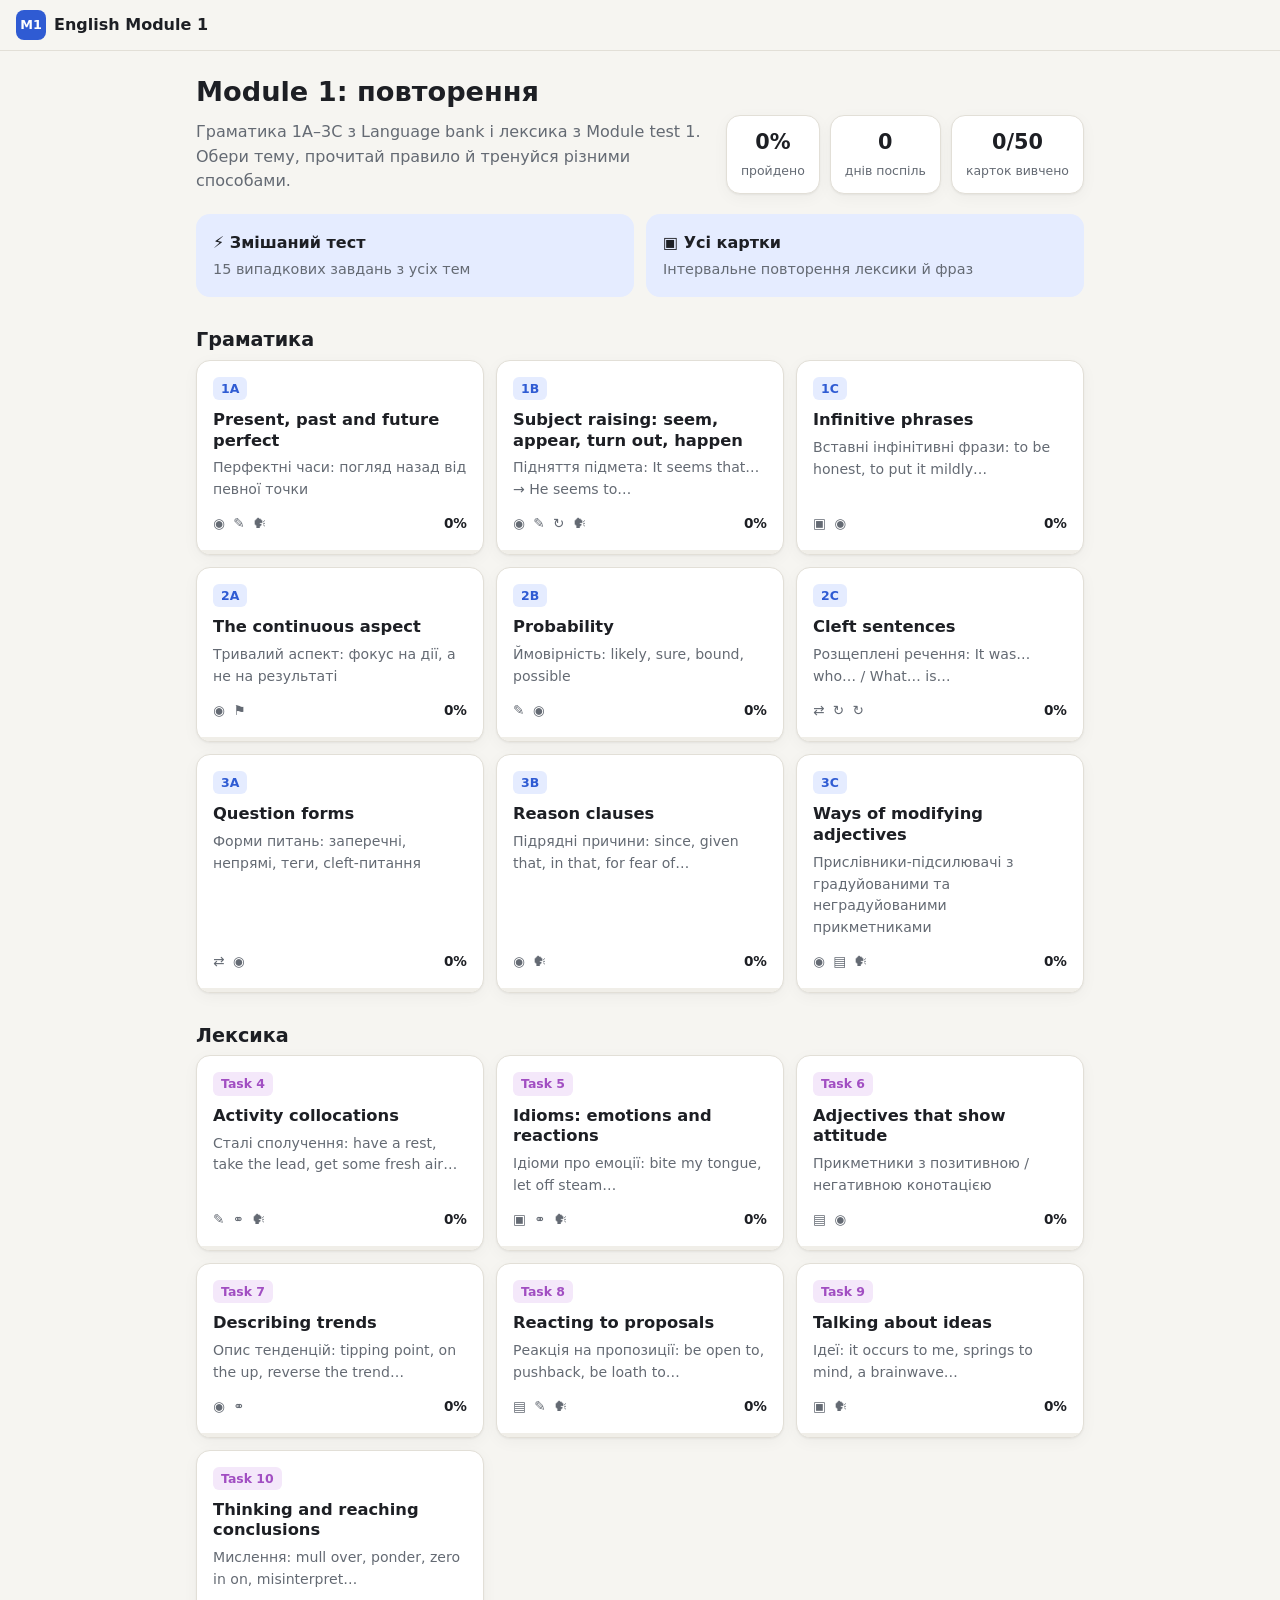
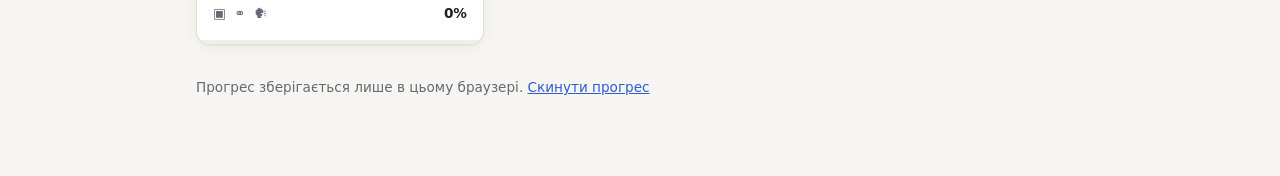
==== module1/index.html @ 02e64548 "Add interactive Module 1 revision app Static HTML/CSS/JS app covering Language bank 1A-3C grammar an" ====
<!doctype html>
<html lang="uk">
<head>
  <meta charset="utf-8">
  <meta name="viewport" content="width=device-width, initial-scale=1">
  <title>English Module 1</title>
  <meta name="description" content="Інтерактивне повторення Module 1: граматика 1A–3C і лексика.">
  <link rel="stylesheet" href="style.css">
</head>
<body>
  <div id="app"></div>
  <noscript>Для роботи застосунку потрібен JavaScript.</noscript>
  <script src="data.js"></script>
  <script src="app.js"></script>
</body>
</html>
---- module1/style.css ----
:root {
  --bg: #f6f5f1;
  --surface: #ffffff;
  --surface-2: #f0eee8;
  --text: #1d1f24;
  --muted: #646a73;
  --line: #e2dfd7;
  --accent: #2f5bd3;
  --accent-soft: #e5ecff;
  --on-accent: #ffffff;
  --vocab: #a14ec2;
  --vocab-soft: #f4e8fa;
  --ok: #1f8a4c;
  --ok-soft: #e1f4e8;
  --bad: #c9382d;
  --bad-soft: #fbe7e4;
  --warn-soft: #fff4d6;
  --radius: 14px;
  --shadow: 0 1px 2px rgba(0,0,0,.05), 0 4px 16px rgba(0,0,0,.04);
  color-scheme: light;
}

@media (prefers-color-scheme: dark) {
  :root {
    --bg: #15171c;
    --surface: #1e2128;
    --surface-2: #272b33;
    --text: #e8e9ec;
    --muted: #9aa1ad;
    --line: #333844;
    --accent: #7c9cff;
    --accent-soft: #252f4d;
    --on-accent: #0d1530;
    --vocab: #d595f0;
    --vocab-soft: #3a2747;
    --ok: #4fcf86;
    --ok-soft: #1c3a29;
    --bad: #ff7b70;
    --bad-soft: #432422;
    --warn-soft: #3d3420;
    --shadow: none;
    color-scheme: dark;
  }
}

* { box-sizing: border-box; }

html { -webkit-text-size-adjust: 100%; }

body {
  margin: 0;
  background: var(--bg);
  color: var(--text);
  font: 16px/1.55 system-ui, -apple-system, "Segoe UI", Roboto, sans-serif;
}

a { color: var(--accent); }
h1, h2, h3, h4 { line-height: 1.25; margin: 0 0 .4em; }
h1 { font-size: 1.7rem; }
h2 { font-size: 1.2rem; margin-top: 1.6em; }
.muted { color: var(--muted); }
.hidden { display: none !important; }

/* ---------- layout */

.topbar {
  position: sticky; top: 0; z-index: 5;
  display: flex; align-items: center; gap: 12px;
  padding: 10px 16px;
  background: color-mix(in srgb, var(--bg) 88%, transparent);
  backdrop-filter: blur(8px);
  border-bottom: 1px solid var(--line);
}
.brand { display: flex; align-items: center; gap: 8px; font-weight: 600; color: var(--text); text-decoration: none; }
.logo {
  display: inline-grid; place-items: center; width: 30px; height: 30px; border-radius: 8px;
  background: var(--accent); color: var(--on-accent); font-size: .8rem; font-weight: 700;
}
.crumb { color: var(--muted); font-size: .9rem; }
.crumb::before { content: "›"; margin-right: 10px; }

.wrap { max-width: 920px; margin: 0 auto; padding: 24px 16px 64px; }

/* ---------- home */

.hero {
  display: flex; flex-wrap: wrap; gap: 20px; justify-content: space-between; align-items: flex-end;
  margin-bottom: 20px;
}
.hero > div:first-child { flex: 1 1 340px; }
.hero p { margin: 0; max-width: 52ch; }
.stats { display: flex; gap: 10px; }
.stat {
  background: var(--surface); border: 1px solid var(--line); border-radius: var(--radius);
  padding: 10px 14px; min-width: 92px; text-align: center; box-shadow: var(--shadow);
}
.stat b { display: block; font-size: 1.3rem; font-variant-numeric: tabular-nums; }
.stat span { font-size: .78rem; color: var(--muted); }

.quick { display: grid; grid-template-columns: repeat(auto-fit, minmax(240px, 1fr)); gap: 12px; }
.quick-card {
  display: flex; flex-direction: column; gap: 2px;
  padding: 16px; border-radius: var(--radius); text-decoration: none; color: var(--text);
  background: var(--accent-soft); border: 1px solid transparent;
  transition: transform .15s, border-color .15s;
}
.quick-card:hover { transform: translateY(-2px); border-color: var(--accent); }
.quick-card span { color: var(--muted); font-size: .9rem; }

.grid { display: grid; grid-template-columns: repeat(auto-fill, minmax(260px, 1fr)); gap: 12px; }
.topic {
  position: relative; display: flex; flex-direction: column;
  padding: 16px 16px 20px; border-radius: var(--radius);
  background: var(--surface); border: 1px solid var(--line); box-shadow: var(--shadow);
  color: var(--text); text-decoration: none; overflow: hidden;
  transition: transform .15s, border-color .15s;
}
.topic:hover { transform: translateY(-2px); border-color: var(--accent); }
.topic h3 { font-size: 1.02rem; margin-top: 10px; }
.topic p { font-size: .88rem; margin: 0 0 12px; flex: 1; }
.topic-foot { display: flex; justify-content: space-between; align-items: center; font-size: .85rem; }
.types { color: var(--muted); letter-spacing: 2px; }
.pct { font-weight: 600; font-variant-numeric: tabular-nums; }
.topic .bar { position: absolute; left: 0; right: 0; bottom: 0; height: 4px; border-radius: 0; }

.ref {
  align-self: flex-start; display: inline-block; padding: 2px 8px; border-radius: 6px;
  font-size: .78rem; font-weight: 700; background: var(--accent-soft); color: var(--accent);
  white-space: nowrap;
}
.ref.vocab { background: var(--vocab-soft); color: var(--vocab); }

.bar { height: 6px; background: var(--surface-2); border-radius: 99px; overflow: hidden; }
.bar i { display: block; height: 100%; width: 0; background: var(--accent); border-radius: inherit; transition: width .3s; }
.bar.big { height: 8px; flex: 1; }

.footnote { margin-top: 32px; font-size: .85rem; }
.link { background: none; border: 0; padding: 0; color: var(--accent); cursor: pointer; font: inherit; text-decoration: underline; }

/* ---------- topic */

.topic-head { display: flex; gap: 14px; align-items: flex-start; margin-bottom: 14px; }
.topic-head .ref { margin-top: 8px; font-size: .9rem; }
.topic-head p { margin: 0; }

.tabs {
  display: flex; gap: 6px; overflow-x: auto; padding-bottom: 6px; margin-bottom: 14px;
  scrollbar-width: thin;
}
.tabs a {
  flex: none; padding: 7px 12px; border-radius: 99px; font-size: .88rem; white-space: nowrap;
  color: var(--text); text-decoration: none; background: var(--surface); border: 1px solid var(--line);
}
.tabs a.on { background: var(--accent); border-color: var(--accent); color: var(--on-accent); }

.panel {
  background: var(--surface); border: 1px solid var(--line); border-radius: var(--radius);
  padding: 20px; box-shadow: var(--shadow);
}

/* ---------- theory */

.theory { display: grid; gap: 14px; }
.rule { padding: 14px 16px; border-radius: 10px; background: var(--surface-2); }
.rule h3 { font-size: 1rem; color: var(--accent); }
.rule p { margin: 0 0 8px; }
.rule ul { margin: 0 0 8px; padding-left: 20px; }
.rule li { margin: 3px 0; }
.rule table { width: 100%; border-collapse: collapse; font-size: .92rem; margin-bottom: 6px; }
.rule th, .rule td { text-align: left; vertical-align: top; padding: 7px 8px; border-top: 1px solid var(--line); }
.rule th { font-weight: 600; width: 34%; }
.examples { display: grid; gap: 4px; }
.example {
  display: flex; gap: 8px; align-items: flex-start;
  font-style: italic; color: var(--accent);
}

@media (max-width: 560px) {
  .rule table, .rule tbody, .rule tr, .rule th, .rule td { display: block; width: 100%; }
  .rule tr { border-top: 1px solid var(--line); padding: 6px 0; }
  .rule th, .rule td { border: 0; padding: 2px 0; }
}

/* ---------- buttons */

.btn {
  display: inline-flex; align-items: center; gap: 6px;
  padding: 9px 16px; border-radius: 10px; border: 1px solid var(--line);
  background: var(--surface); color: var(--text); font: inherit; font-weight: 500;
  cursor: pointer; text-decoration: none;
}
.btn:hover { border-color: var(--accent); }
.btn.primary { background: var(--accent); border-color: var(--accent); color: var(--on-accent); }
.btn.ghost { background: transparent; }
.btn.ok { background: var(--ok-soft); border-color: var(--ok); color: var(--ok); }
.btn.bad { background: var(--bad-soft); border-color: var(--bad); color: var(--bad); }
.btn.rec { background: var(--bad); border-color: var(--bad); color: #fff; animation: pulse 1s infinite; }
.actions { display: flex; flex-wrap: wrap; gap: 8px; justify-content: flex-end; margin-top: 16px; }
.actions.left { justify-content: flex-start; }

.say {
  flex: none; border: 0; background: none; cursor: pointer; padding: 0 2px;
  font-size: .95em; line-height: 1.4; opacity: .65;
}
.say:hover { opacity: 1; }

:focus-visible { outline: 2px solid var(--accent); outline-offset: 2px; }

/* ---------- exercise */

.ex-head { display: flex; flex-wrap: wrap; align-items: center; gap: 10px; margin-bottom: 6px; }
.ex-head h2 { margin: 0; font-size: 1.1rem; }
.chip {
  font-size: .78rem; padding: 3px 9px; border-radius: 99px;
  background: var(--accent-soft); color: var(--accent); font-weight: 600;
}

.step-top { display: flex; align-items: center; gap: 12px; margin: 14px 0 18px; }
.count { font-size: .85rem; font-variant-numeric: tabular-nums; white-space: nowrap; }

.item { outline: none; }
.q { font-size: 1.12rem; margin: 0 0 14px; }
.blank {
  display: inline-block; min-width: 3em; border-bottom: 2px solid var(--accent); margin: 0 3px;
}
.hint { font-size: .88rem; color: var(--muted); margin: -6px 0 12px; }

.options { display: grid; gap: 8px; }
.options.two { grid-template-columns: 1fr 1fr; }
.opt {
  display: flex; align-items: center; gap: 10px; text-align: left;
  padding: 12px 14px; border-radius: 10px; border: 1px solid var(--line);
  background: var(--surface); color: var(--text); font: inherit; cursor: pointer;
}
.opt:hover:not(:disabled) { border-color: var(--accent); background: var(--accent-soft); }
.opt kbd {
  display: inline-grid; place-items: center; width: 22px; height: 22px; border-radius: 6px; flex: none;
  background: var(--surface-2); font: 600 .75rem/1 system-ui, sans-serif; color: var(--muted);
}
.opt:disabled { cursor: default; }
.opt.right { border-color: var(--ok); background: var(--ok-soft); color: var(--ok); font-weight: 600; }
.opt.wrong { border-color: var(--bad); background: var(--bad-soft); color: var(--bad); }

.gapq { line-height: 2.3; }
input[type=text], textarea {
  font: inherit; color: var(--text); background: var(--surface-2);
  border: 1px solid var(--line); border-radius: 8px; padding: 6px 10px;
}
.gapq input { width: 11em; max-width: 100%; margin: 0 4px; }
textarea { width: 100%; resize: vertical; padding: 10px 12px; }
input:focus, textarea:focus { outline: none; border-color: var(--accent); background: var(--surface); }
input.right, textarea.right { border-color: var(--ok); background: var(--ok-soft); }
input.wrong { border-color: var(--bad); background: var(--bad-soft); text-decoration: line-through; }

.feedback {
  margin-top: 14px; padding: 12px 14px; border-radius: 10px; border-left: 4px solid;
}
.feedback > strong { display: block; margin-bottom: 4px; }
.feedback p { margin: 4px 0; }
.feedback.ok { background: var(--ok-soft); border-color: var(--ok); }
.feedback.ok > strong { color: var(--ok); }
.feedback.bad { background: var(--bad-soft); border-color: var(--bad); }
.feedback.bad > strong { color: var(--bad); }
.feedback.info { background: var(--warn-soft); border-color: #d9a400; }

.models { margin: 6px 0 0; padding: 0; list-style: none; display: grid; gap: 4px; }
.models li { display: flex; gap: 6px; align-items: flex-start; }

.selfrate { display: flex; flex-wrap: wrap; align-items: center; gap: 8px; margin-top: 14px; }

.phrases { display: flex; flex-wrap: wrap; gap: 6px; margin-bottom: 12px; }
.phrase {
  font-size: .82rem; padding: 3px 9px; border-radius: 99px;
  background: var(--surface-2); color: var(--muted); border: 1px dashed var(--line);
  transition: all .2s;
}
.phrase.used { background: var(--ok-soft); color: var(--ok); border: 1px solid var(--ok); font-weight: 600; }

/* tokens (word order, sort) */
.tokens { display: flex; flex-wrap: wrap; gap: 8px; }
.tokens.line {
  min-height: 56px; padding: 10px; margin-bottom: 14px;
  border: 2px dashed var(--line); border-radius: 10px; align-items: center;
}
.tokens.line:empty::before { content: attr(data-empty); color: var(--muted); font-size: .9rem; }
.tokens.line.right { border-color: var(--ok); border-style: solid; background: var(--ok-soft); }
.tokens.line.wrong { border-color: var(--bad); border-style: solid; background: var(--bad-soft); }
.tok {
  padding: 7px 12px; border-radius: 8px; border: 1px solid var(--line);
  background: var(--surface); color: var(--text); font: inherit; cursor: pointer;
  box-shadow: 0 1px 0 var(--line);
}
.tok:hover:not(:disabled) { border-color: var(--accent); }
.tok.sel { border-color: var(--accent); background: var(--accent-soft); }
.tok.right { border-color: var(--ok); background: var(--ok-soft); color: var(--ok); }
.tok.wrong { border-color: var(--bad); background: var(--bad-soft); color: var(--bad); }
.tok:disabled { cursor: default; }
.tok.placed { pointer-events: none; }
.shake { animation: shake .35s; }

/* sort */
.sort .pool { margin: 10px 0 16px; min-height: 40px; }
.bins { display: grid; gap: 10px; }
.bins.n2 { grid-template-columns: 1fr 1fr; }
.bins.n3 { grid-template-columns: repeat(3, 1fr); }
@media (max-width: 620px) { .bins.n3, .bins.n2 { grid-template-columns: 1fr; } }
.bin {
  min-height: 110px; padding: 10px; border-radius: 10px; cursor: pointer;
  background: var(--surface-2); border: 2px dashed var(--line);
}
.bin.over { border-color: var(--accent); background: var(--accent-soft); }
.bin h4 { font-size: .9rem; color: var(--muted); }

/* match */
.cols { display: grid; grid-template-columns: 1fr 1fr; gap: 12px; margin-top: 10px; }
.col { display: grid; gap: 8px; align-content: start; }
.card-btn {
  padding: 11px 12px; border-radius: 10px; border: 1px solid var(--line);
  background: var(--surface); color: var(--text); font: inherit; text-align: left; cursor: pointer;
  transition: all .2s;
}
.card-btn:hover { border-color: var(--accent); }
.card-btn.sel { border-color: var(--accent); background: var(--accent-soft); }
.card-btn.done { border-color: var(--ok); background: var(--ok-soft); color: var(--ok); opacity: .6; cursor: default; }
.card-btn.wrong { border-color: var(--bad); background: var(--bad-soft); animation: shake .35s; }

/* flashcards */
.flip {
  position: relative; height: 230px; perspective: 1000px; cursor: pointer; outline: none;
}
.face {
  position: absolute; inset: 0; display: flex; flex-direction: column; align-items: center; justify-content: center;
  gap: 10px; padding: 20px; text-align: center; border-radius: var(--radius);
  backface-visibility: hidden; -webkit-backface-visibility: hidden;
  transition: transform .45s; border: 1px solid var(--line);
}
.face b { font-size: 1.45rem; }
.face.front { background: var(--accent-soft); }
.face.back { background: var(--surface-2); transform: rotateY(180deg); }
.face.back b { font-size: 1.15rem; font-weight: 600; }
.face.back p { margin: 0; font-style: italic; color: var(--muted); }
.flip.flipped .front { transform: rotateY(180deg); }
.flip.flipped .back { transform: rotateY(360deg); }
.flip:focus-visible .face { outline: 2px solid var(--accent); }
.level { position: absolute; top: 12px; right: 14px; font-size: .75rem; letter-spacing: 2px; color: var(--accent); }
.deck .actions { justify-content: center; }

/* result */
.result { text-align: center; padding: 10px 0; }
.result .actions { justify-content: center; }
.ring {
  --p: 0;
  width: 120px; height: 120px; margin: 10px auto 16px; border-radius: 50%;
  display: grid; place-items: center;
  background: conic-gradient(var(--accent) calc(var(--p) * 1%), var(--surface-2) 0);
}
.ring b {
  display: grid; place-items: center; width: 92px; height: 92px; border-radius: 50%;
  background: var(--surface); font-size: 1.5rem;
}

@keyframes shake { 25% { transform: translateX(-5px); } 75% { transform: translateX(5px); } }
@keyframes pulse { 50% { opacity: .7; } }

@media (max-width: 560px) {
  h1 { font-size: 1.4rem; }
  .panel { padding: 16px; }
  .stats { width: 100%; }
  .stat { flex: 1; min-width: 0; }
  .options.two, .cols { grid-template-columns: 1fr 1fr; }
  .q { font-size: 1.04rem; }
}

@media (prefers-reduced-motion: reduce) {
  * { transition: none !important; animation: none !important; }
}
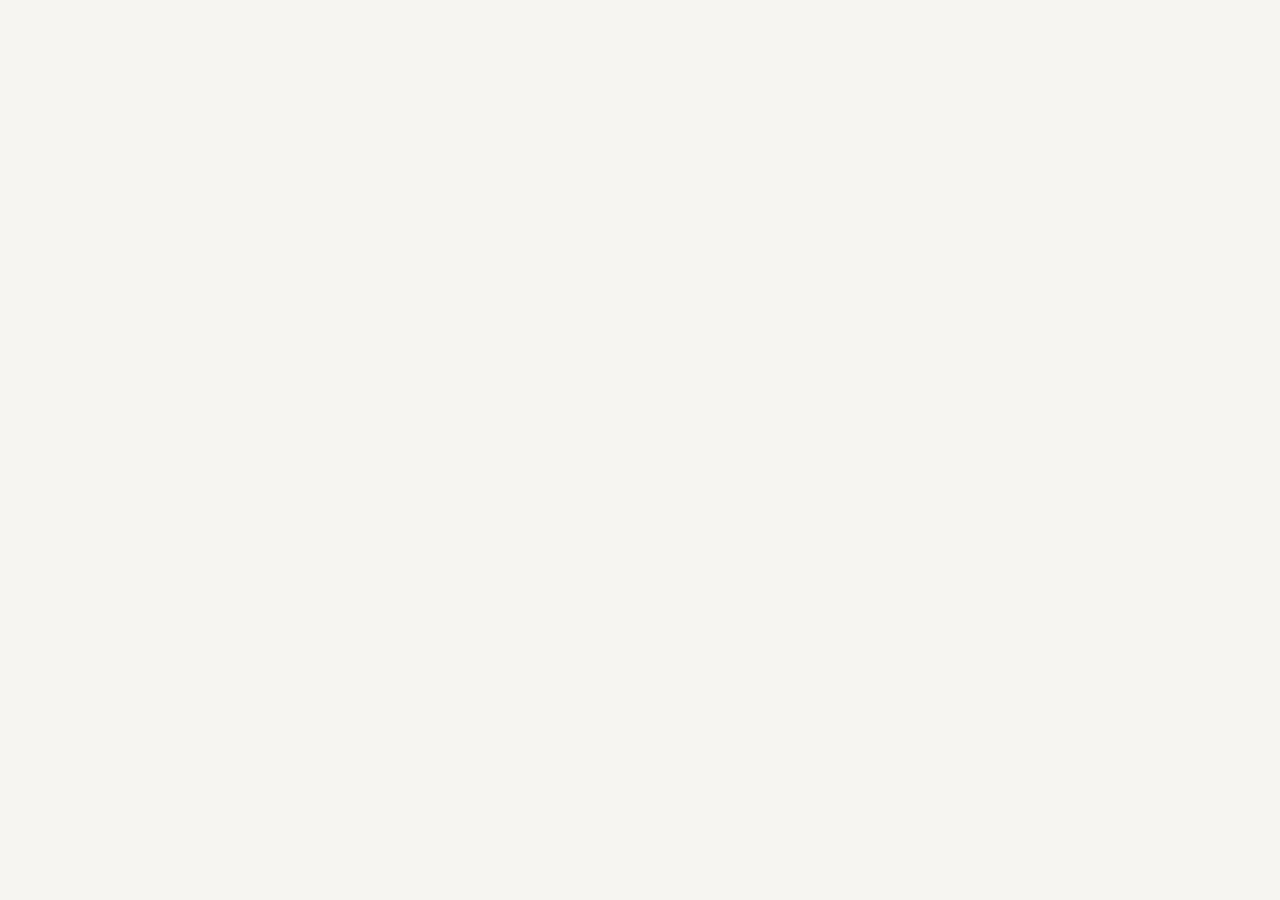
==== commit 7148ef1c: "feat: move Module 1 revision content into lesson refresh modes Co-Authored-By: Claude Opus 5.5 (1M c" ====
--- a/module1/index.html
+++ b/module1/index.html
@@ -2,15 +2,8 @@
 <html lang="uk">
 <head>
   <meta charset="utf-8">
-  <meta name="viewport" content="width=device-width, initial-scale=1">
-  <title>English Module 1</title>
-  <meta name="description" content="Інтерактивне повторення Module 1: граматика 1A–3C і лексика.">
-  <link rel="stylesheet" href="style.css">
+  <title>English School</title>
+  <meta http-equiv="refresh" content="0; url=../index.html#/m/1">
 </head>
-<body>
-  <div id="app"></div>
-  <noscript>Для роботи застосунку потрібен JavaScript.</noscript>
-  <script src="data.js"></script>
-  <script src="app.js"></script>
-</body>
+<body><a href="../index.html#/m/1">Module 1</a></body>
 </html>
